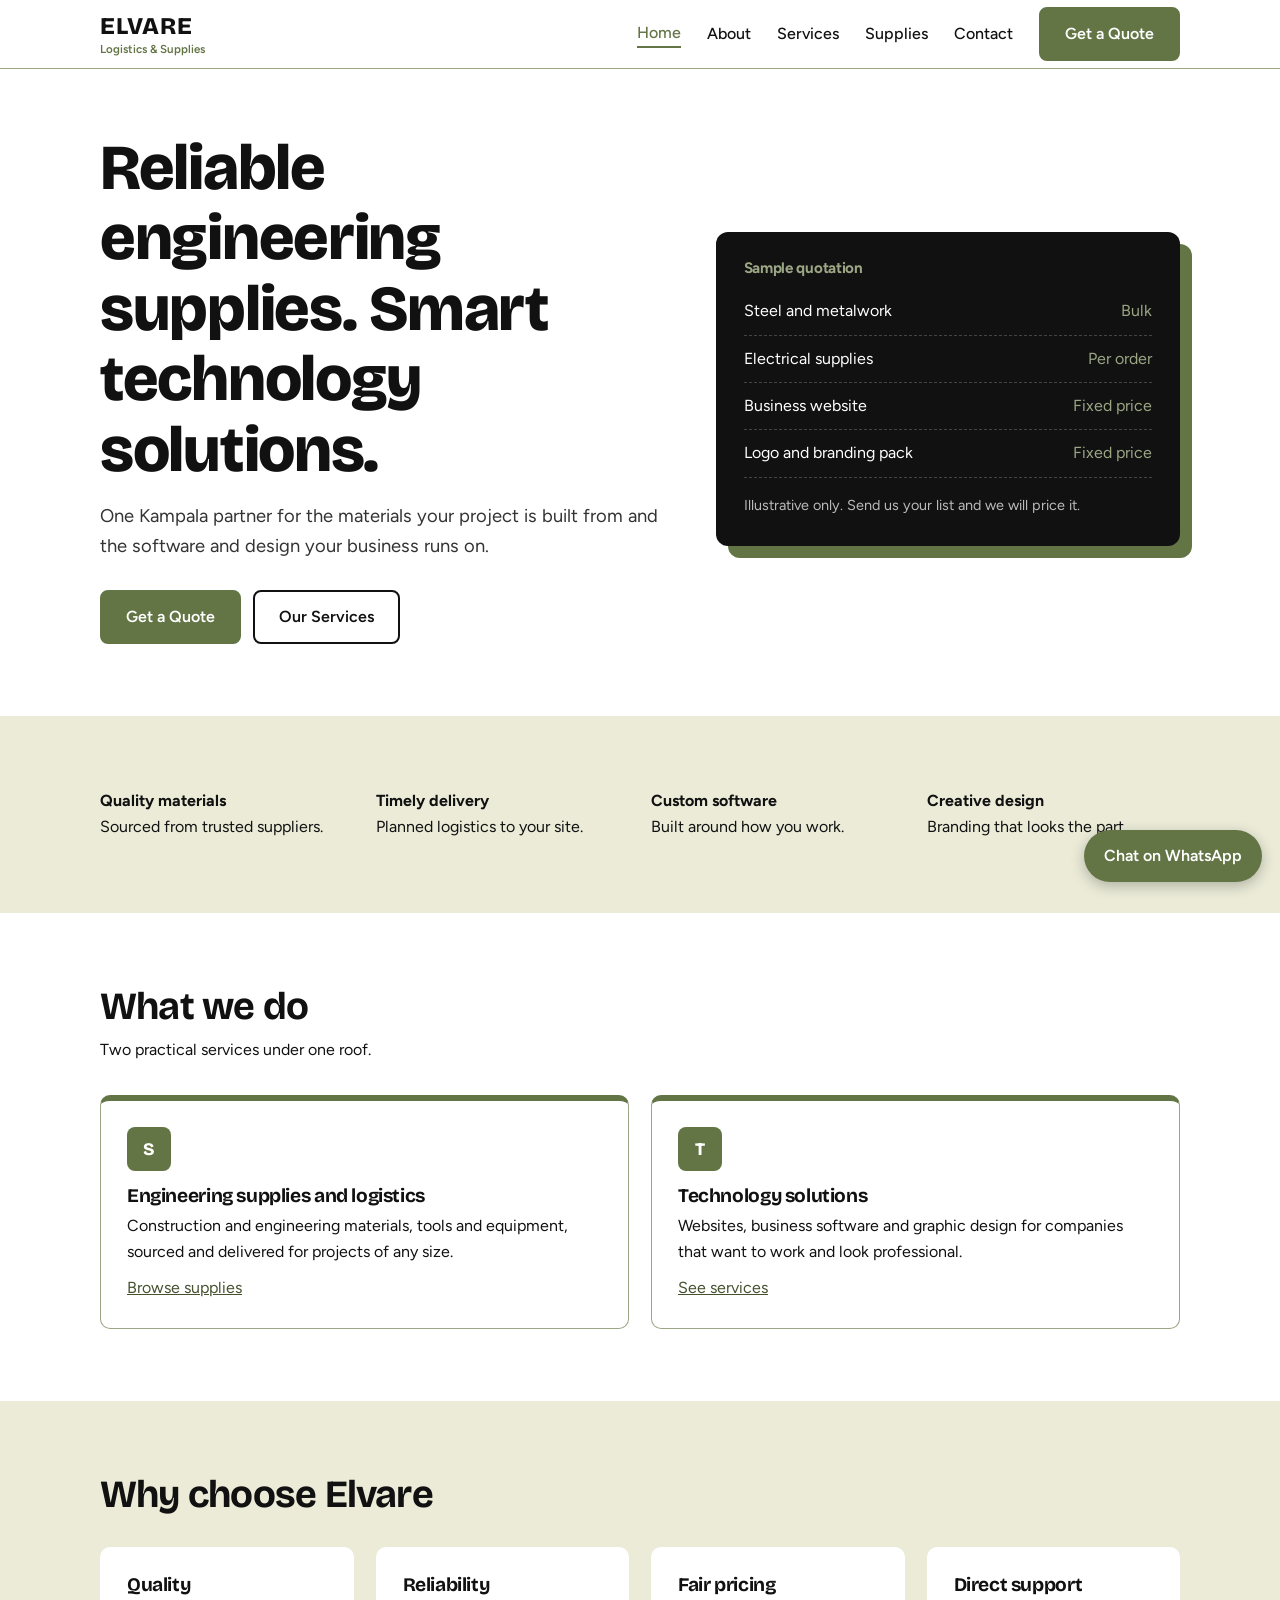
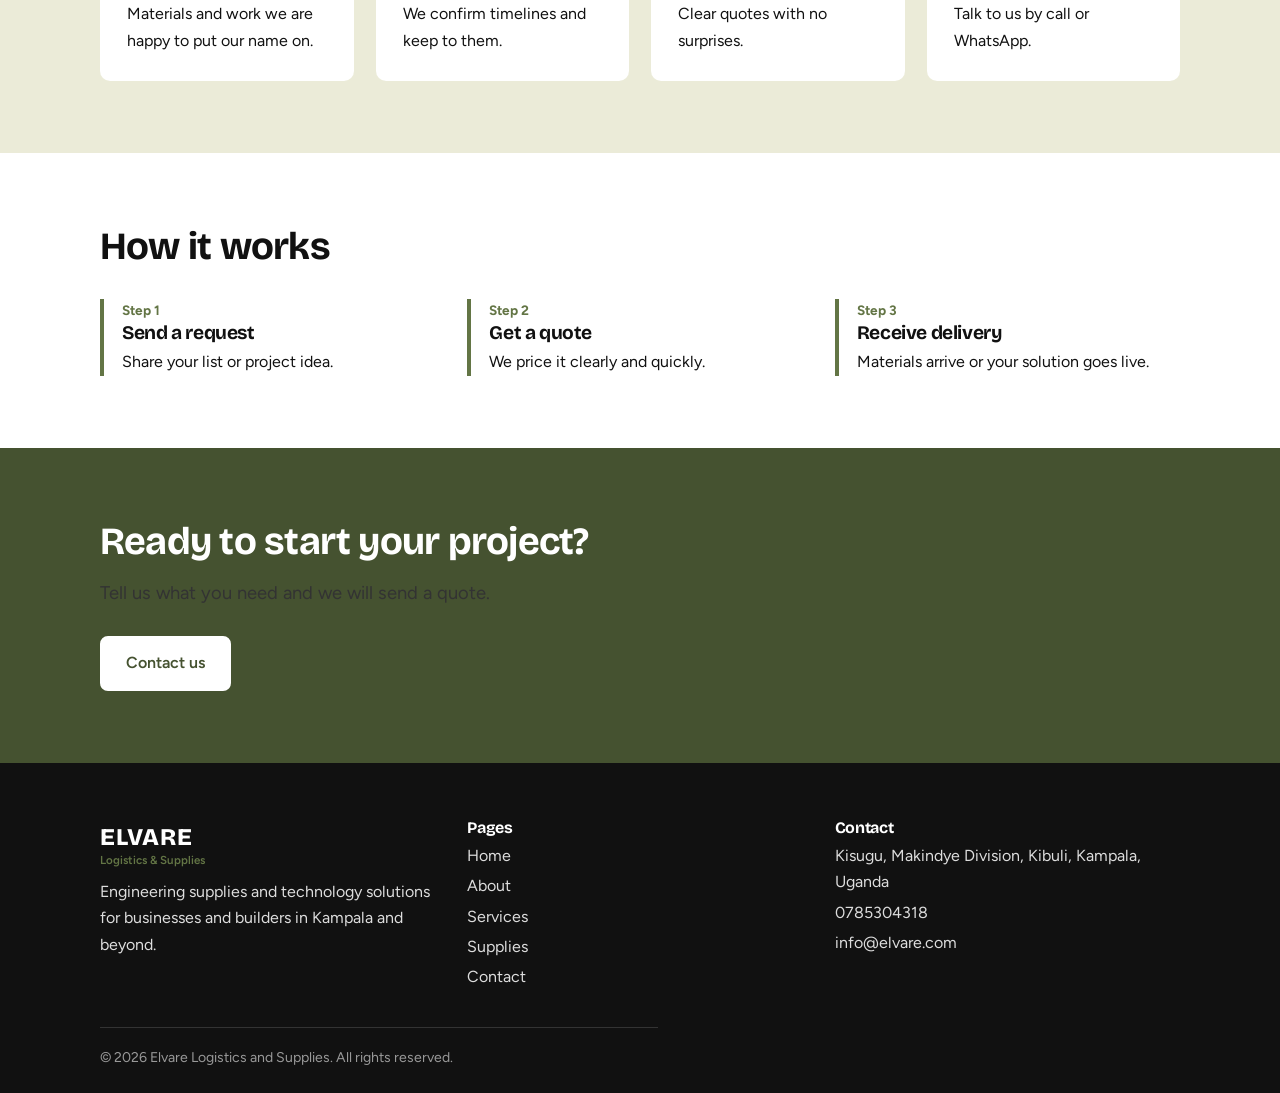
==== index.html @ 8b5a1ae0 "First commit" ====
<!DOCTYPE html><html lang="en"><head><meta charset="utf-8"><meta name="viewport" content="width=device-width,initial-scale=1">
<title>Engineering Supplies and Technology Solutions in Kampala | Elvare Logistics and Supplies</title><meta name="description" content="Elvare supplies engineering materials and builds software and graphics for businesses in Kampala, Uganda.">
<meta property="og:title" content="Engineering Supplies and Technology Solutions in Kampala | Elvare Logistics and Supplies"><meta property="og:description" content="Elvare supplies engineering materials and builds software and graphics for businesses in Kampala, Uganda."><meta property="og:type" content="website">
<link rel="icon" href="data:image/svg+xml,%3Csvg xmlns='http://www.w3.org/2000/svg' viewBox='0 0 32 32'%3E%3Crect width='32' height='32' rx='6' fill='%23637545'/%3E%3Ctext x='16' y='23' font-size='20' font-weight='800' text-anchor='middle' fill='white'%3EE%3C/text%3E%3C/svg%3E">
<link rel="preconnect" href="https://fonts.googleapis.com"><link href="https://fonts.googleapis.com/css2?family=Bricolage+Grotesque:wght@600;700;800&family=Figtree:wght@400;500;600&display=swap" rel="stylesheet">
<link rel="stylesheet" href="css/style.css"></head><body data-page="index.html"><main>
<section class="hero"><div class="wrap"><div><h1>Reliable engineering supplies. Smart technology solutions.</h1><p class="lead">One Kampala partner for the materials your project is built from and the software and design your business runs on.</p><div class="btns"><a class="btn" href="contact.html">Get a Quote</a><a class="btn out" href="services.html">Our Services</a></div></div>
<aside class="quote" aria-label="Sample quotation"><h3>Sample quotation</h3><div><span>Steel and metalwork</span><span>Bulk</span></div><div><span>Electrical supplies</span><span>Per order</span></div><div><span>Business website</span><span>Fixed price</span></div><div><span>Logo and branding pack</span><span>Fixed price</span></div><p>Illustrative only. Send us your list and we will price it.</p></aside></div></section>
<section class="cream"><div class="wrap"><div class="grid" style="margin-top:0"><div><b>Quality materials</b><p>Sourced from trusted suppliers.</p></div><div><b>Timely delivery</b><p>Planned logistics to your site.</p></div><div><b>Custom software</b><p>Built around how you work.</p></div><div><b>Creative design</b><p>Branding that looks the part.</p></div></div></div></section>
<section><div class="wrap"><h2>What we do</h2><p>Two practical services under one roof.</p><div class="grid two"><div class="card big"><div class="ic">S</div><h3>Engineering supplies and logistics</h3><p>Construction and engineering materials, tools and equipment, sourced and delivered for projects of any size.</p><p style="margin-top:10px"><a href="supplies.html">Browse supplies</a></p></div><div class="card big"><div class="ic">T</div><h3>Technology solutions</h3><p>Websites, business software and graphic design for companies that want to work and look professional.</p><p style="margin-top:10px"><a href="services.html">See services</a></p></div></div></div></section>
<section class="cream"><div class="wrap"><h2>Why choose Elvare</h2><div class="grid"><div class="card"><h3>Quality</h3><p>Materials and work we are happy to put our name on.</p></div><div class="card"><h3>Reliability</h3><p>We confirm timelines and keep to them.</p></div><div class="card"><h3>Fair pricing</h3><p>Clear quotes with no surprises.</p></div><div class="card"><h3>Direct support</h3><p>Talk to us by call or WhatsApp.</p></div></div></div></section>
<section><div class="wrap"><h2>How it works</h2><ol class="steps"><li><h3>Send a request</h3><p>Share your list or project idea.</p></li><li><h3>Get a quote</h3><p>We price it clearly and quickly.</p></li><li><h3>Receive delivery</h3><p>Materials arrive or your solution goes live.</p></li></ol></div></section>
<section class="dark"><div class="wrap"><h2>Ready to start your project?</h2><p class="lead">Tell us what you need and we will send a quote.</p><a class="btn wh" href="contact.html">Contact us</a></div></section>
</main><script src="js/main.js"></script></body></html>
---- css/style.css ----
:root{--cream:#EBEBD8;--g:#637545;--gd:#455230;--sage:#9BA685;--k:#111;--w:#fff}
*{box-sizing:border-box;margin:0;padding:0}
html{scroll-behavior:smooth}
body{font:16px/1.65 Figtree,system-ui,sans-serif;color:var(--k);background:var(--w)}
h1,h2,h3{font-family:'Bricolage Grotesque',Figtree,sans-serif;line-height:1.1;letter-spacing:-.02em}
h1{font-size:clamp(2.2rem,5.5vw,4rem);font-weight:800}
h2{font-size:clamp(1.6rem,3.2vw,2.4rem);font-weight:700;margin-bottom:.6rem}
h3{font-size:1.2rem;margin-bottom:.4rem}
a{color:var(--gd)}
p{max-width:62ch}
img{max-width:100%}
:focus-visible{outline:3px solid var(--g);outline-offset:2px}
.wrap{max-width:1120px;margin:0 auto;padding:0 20px}
section{padding:72px 0}
.cream{background:var(--cream)}.dark{background:var(--gd);color:#fff}.dark a{color:#fff}
.lead{font-size:1.15rem;color:#333;margin:16px 0 28px}
.btn{display:inline-block;padding:12px 24px;border-radius:8px;font-weight:600;text-decoration:none;border:2px solid var(--g);background:var(--g);color:#fff;cursor:pointer;font:inherit;font-weight:600;transition:background .2s}
.btn:hover{background:var(--gd);border-color:var(--gd)}
.btn.out{background:transparent;color:var(--k);border-color:var(--k)}
.btn.out:hover{background:var(--k);color:#fff}
.btn.wh{background:#fff;color:var(--gd);border-color:#fff}
.btn.wh:hover{background:var(--cream)}
header{position:sticky;top:0;z-index:20;background:#fff;border-bottom:1px solid var(--sage)}
.bar{display:flex;align-items:center;justify-content:space-between;height:68px}
.logo{text-decoration:none;color:var(--k);line-height:1}
.logo b{font:800 1.5rem 'Bricolage Grotesque',sans-serif;letter-spacing:.04em;display:block}
.logo small{color:var(--g);font-weight:600;font-size:.72rem}
nav{display:flex;align-items:center;gap:26px}
nav a{text-decoration:none;color:var(--k);font-weight:500}
nav a:hover,nav a.on{color:var(--g)}
nav a.on{border-bottom:2px solid var(--g)}
nav .btn{color:#fff;border-bottom:2px solid var(--g)}nav .btn:hover{color:#fff}
#tg{display:none;background:none;border:0;font-size:1.7rem;cursor:pointer}
.hero{padding:64px 0 72px}
.hero .wrap{display:grid;grid-template-columns:1.1fr .9fr;gap:48px;align-items:center}
.btns{display:flex;gap:12px;flex-wrap:wrap}
.quote{background:var(--k);color:#fff;border-radius:12px;padding:28px;box-shadow:12px 12px 0 var(--g)}
.quote h3{color:var(--sage);font-size:.95rem;font-family:Figtree,sans-serif;margin-bottom:12px}
.quote div{display:flex;justify-content:space-between;gap:12px;padding:10px 0;border-bottom:1px dashed #444}
.quote span:last-child{color:var(--sage)}
.quote p{margin-top:16px;font-size:.9rem;color:#bbb}
.grid{display:grid;gap:22px;grid-template-columns:repeat(auto-fit,minmax(240px,1fr));margin-top:32px}
.grid.two{grid-template-columns:repeat(auto-fit,minmax(320px,1fr))}
.card{background:#fff;border:1px solid var(--sage);border-radius:10px;padding:26px}
.cream .card{border-color:transparent}
.card .ic{width:44px;height:44px;border-radius:8px;background:var(--g);color:#fff;display:grid;place-items:center;font:800 1.1rem 'Bricolage Grotesque',sans-serif;margin-bottom:14px}
.card.big{border-top:6px solid var(--g)}
.card.blk{background:var(--k);color:#fff;border-color:var(--k)}.card.blk .ic{background:var(--sage);color:var(--k)}
.card ul{padding-left:18px;margin-top:10px}
.steps{counter-reset:s;display:grid;gap:22px;grid-template-columns:repeat(auto-fit,minmax(220px,1fr));margin-top:32px;list-style:none}
.steps li{counter-increment:s;border-left:4px solid var(--g);padding-left:18px}
.steps li::before{content:"Step " counter(s);display:block;color:var(--g);font-weight:700;font-size:.85rem}
.page-h{background:var(--cream);padding:56px 0}
.crumb{font-size:.9rem;color:#555;margin-bottom:10px}
.stats{display:grid;grid-template-columns:repeat(auto-fit,minmax(160px,1fr));gap:20px;margin-top:28px}
.stats b{display:block;font:800 2.4rem 'Bricolage Grotesque',sans-serif;color:var(--g)}
.filters{display:flex;gap:10px;flex-wrap:wrap;margin-top:20px}
.filters button{padding:8px 18px;border-radius:99px;border:1.5px solid var(--k);background:#fff;font:inherit;cursor:pointer}
.filters button.on{background:var(--k);color:#fff}
.cols{display:grid;grid-template-columns:1.2fr .8fr;gap:40px}
form label{display:block;font-weight:600;margin:14px 0 4px}
input,select,textarea{width:100%;padding:12px;border:1.5px solid var(--sage);border-radius:8px;font:inherit}
input:focus,select:focus,textarea:focus{border-color:var(--g)}
.err{color:#a3261f;font-size:.85rem;min-height:1.1em}
#ok{display:none;background:var(--cream);border-left:5px solid var(--g);padding:14px;margin-top:16px;border-radius:6px}
iframe{border:0;width:100%;height:260px;border-radius:10px;margin-top:20px}
footer{background:var(--k);color:#ddd;padding:56px 0 24px}
footer .grid{margin-top:0}
footer h3{color:#fff;font-size:1rem}
footer a{color:#ddd;display:block;text-decoration:none;margin:4px 0}footer a:hover{color:var(--sage)}
footer .logo{color:#fff}
.copy{border-top:1px solid #333;margin-top:32px;padding-top:18px;font-size:.88rem;color:#999}
.wa{position:fixed;right:18px;bottom:18px;z-index:30;background:var(--g);color:#fff;text-decoration:none;font-weight:600;padding:13px 20px;border-radius:99px;box-shadow:0 4px 14px rgba(0,0,0,.25)}
.wa:hover{background:var(--gd)}
@media(max-width:820px){
#tg{display:block}
nav{display:none;position:absolute;top:68px;left:0;right:0;background:#fff;flex-direction:column;align-items:flex-start;padding:18px 20px;border-bottom:1px solid var(--sage)}
nav.open{display:flex}
.hero .wrap,.cols{grid-template-columns:1fr}
section{padding:52px 0}}
@media(prefers-reduced-motion:no-preference){.hero .quote{animation:up .7s ease both}@keyframes up{from{opacity:0;transform:translateY(18px)}}}
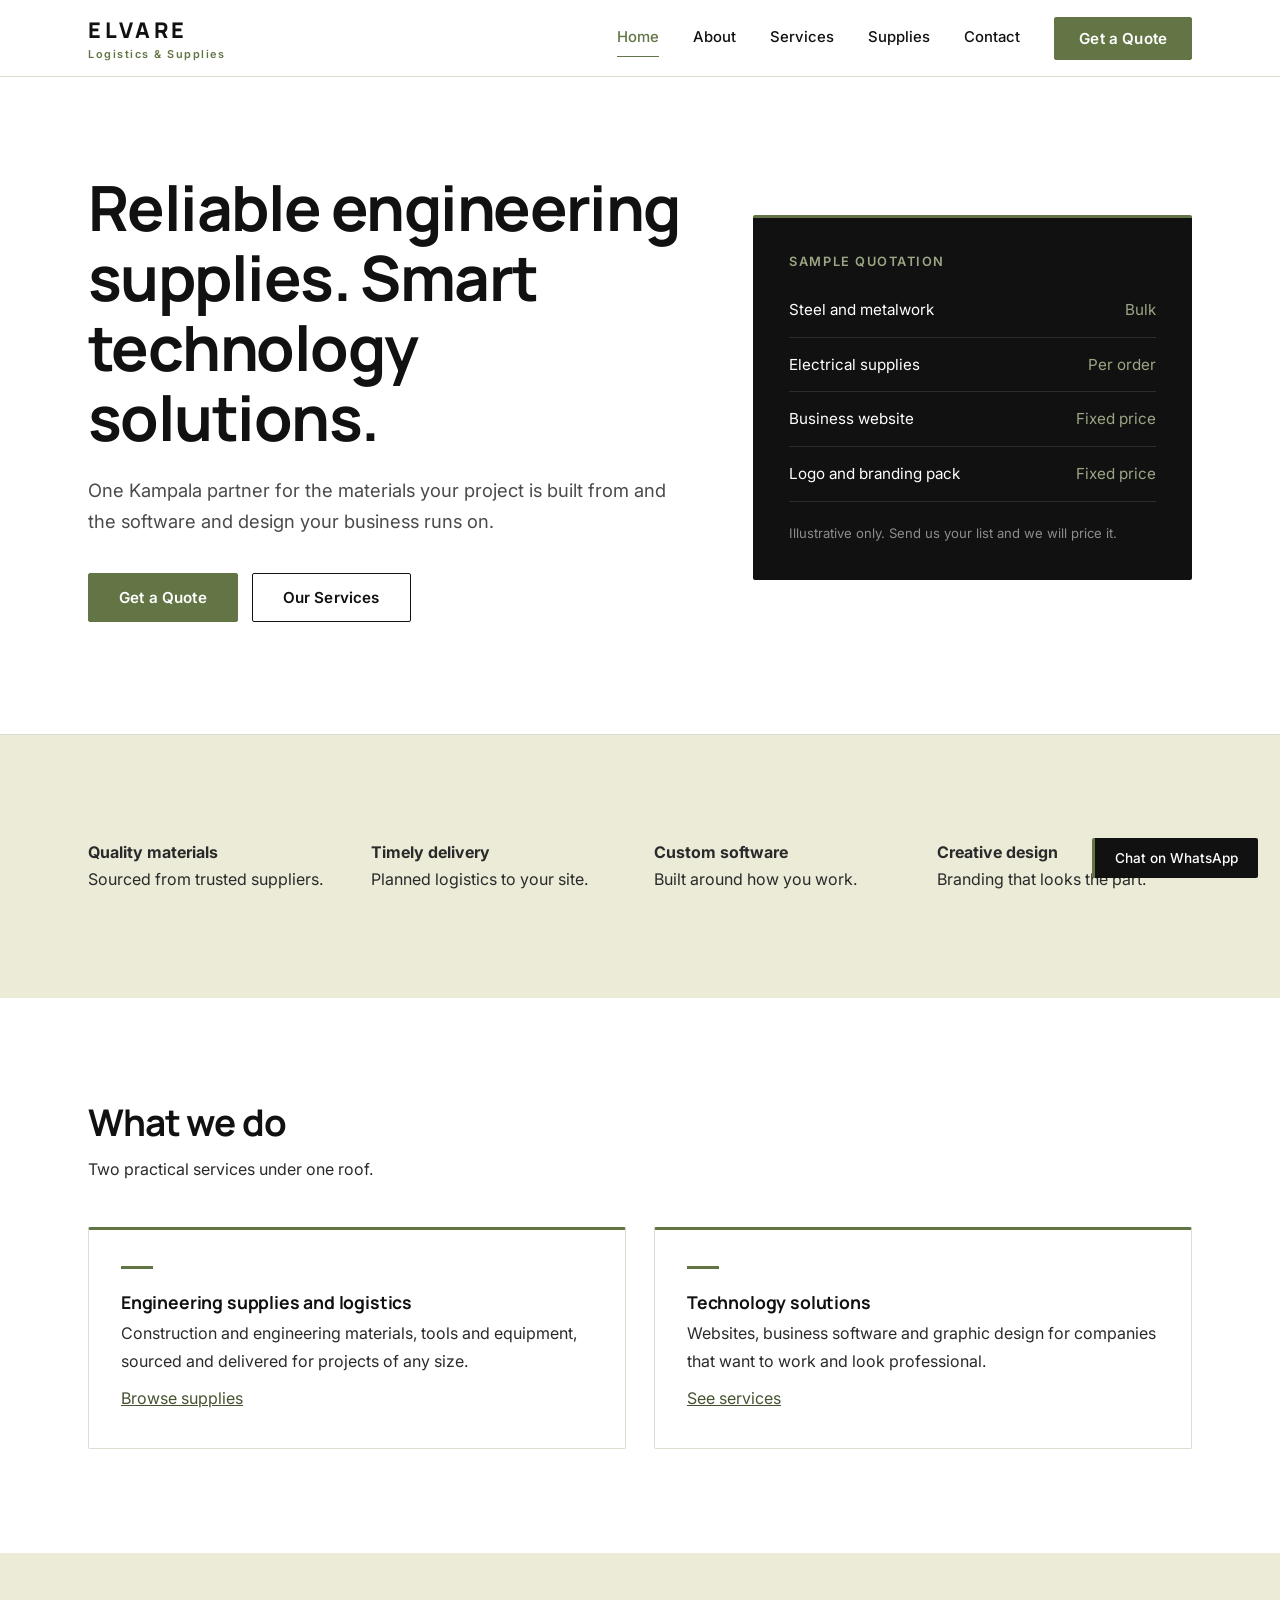
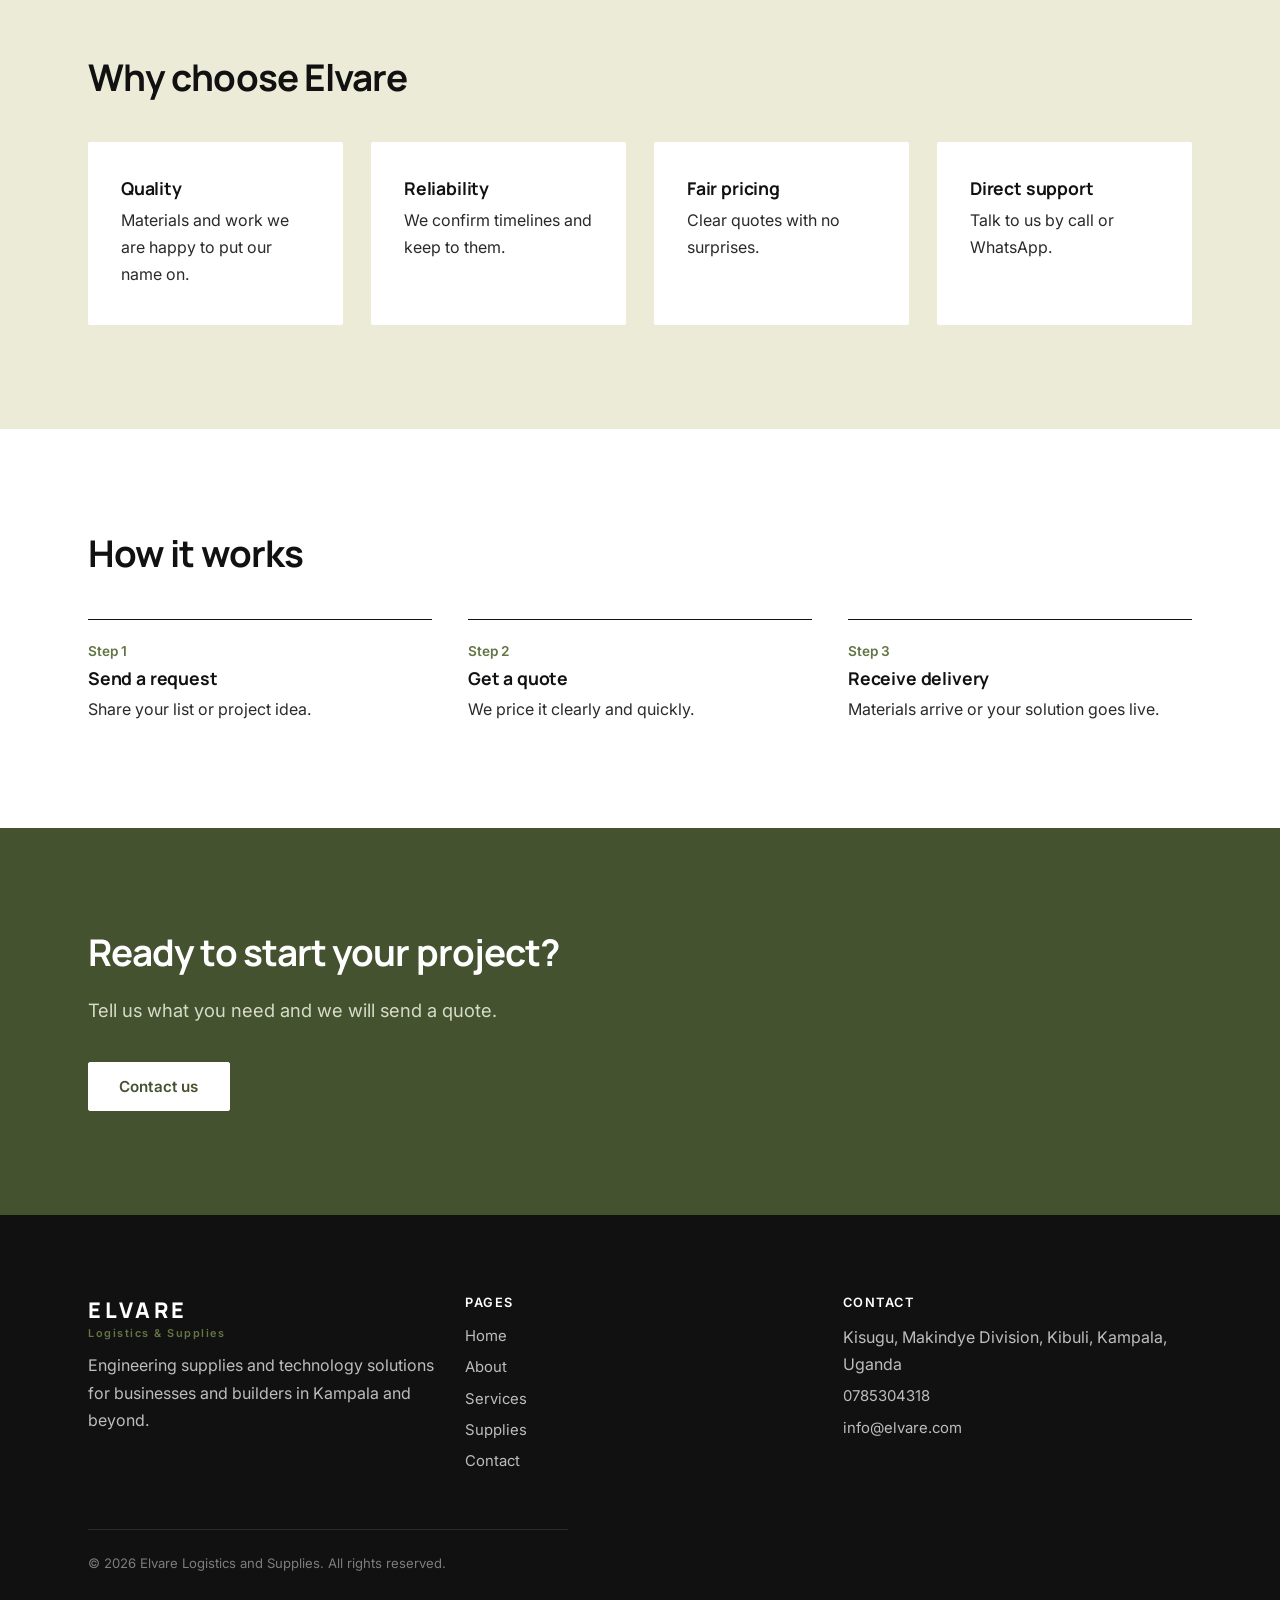
==== commit 7496debc: "changed look to prmium" ====
--- a/index.html
+++ b/index.html
@@ -2,7 +2,7 @@
 <title>Engineering Supplies and Technology Solutions in Kampala | Elvare Logistics and Supplies</title><meta name="description" content="Elvare supplies engineering materials and builds software and graphics for businesses in Kampala, Uganda.">
 <meta property="og:title" content="Engineering Supplies and Technology Solutions in Kampala | Elvare Logistics and Supplies"><meta property="og:description" content="Elvare supplies engineering materials and builds software and graphics for businesses in Kampala, Uganda."><meta property="og:type" content="website">
 <link rel="icon" href="data:image/svg+xml,%3Csvg xmlns='http://www.w3.org/2000/svg' viewBox='0 0 32 32'%3E%3Crect width='32' height='32' rx='6' fill='%23637545'/%3E%3Ctext x='16' y='23' font-size='20' font-weight='800' text-anchor='middle' fill='white'%3EE%3C/text%3E%3C/svg%3E">
-<link rel="preconnect" href="https://fonts.googleapis.com"><link href="https://fonts.googleapis.com/css2?family=Bricolage+Grotesque:wght@600;700;800&family=Figtree:wght@400;500;600&display=swap" rel="stylesheet">
+<link rel="preconnect" href="https://fonts.googleapis.com"><link href="https://fonts.googleapis.com/css2?family=Manrope:wght@500;600;700;800&family=Inter:wght@400;500;600&display=swap" rel="stylesheet">
 <link rel="stylesheet" href="css/style.css"></head><body data-page="index.html"><main>
 <section class="hero"><div class="wrap"><div><h1>Reliable engineering supplies. Smart technology solutions.</h1><p class="lead">One Kampala partner for the materials your project is built from and the software and design your business runs on.</p><div class="btns"><a class="btn" href="contact.html">Get a Quote</a><a class="btn out" href="services.html">Our Services</a></div></div>
 <aside class="quote" aria-label="Sample quotation"><h3>Sample quotation</h3><div><span>Steel and metalwork</span><span>Bulk</span></div><div><span>Electrical supplies</span><span>Per order</span></div><div><span>Business website</span><span>Fixed price</span></div><div><span>Logo and branding pack</span><span>Fixed price</span></div><p>Illustrative only. Send us your list and we will price it.</p></aside></div></section>
--- a/css/style.css
+++ b/css/style.css
@@ -1,81 +1,82 @@
-:root{--cream:#EBEBD8;--g:#637545;--gd:#455230;--sage:#9BA685;--k:#111;--w:#fff}
+:root{--cream:#EBEBD8;--g:#637545;--gd:#455230;--sage:#9BA685;--k:#111;--w:#fff;--line:#dcdccf;--hf:Manrope,Inter,system-ui,sans-serif}
 *{box-sizing:border-box;margin:0;padding:0}
 html{scroll-behavior:smooth}
-body{font:16px/1.65 Figtree,system-ui,sans-serif;color:var(--k);background:var(--w)}
-h1,h2,h3{font-family:'Bricolage Grotesque',Figtree,sans-serif;line-height:1.1;letter-spacing:-.02em}
-h1{font-size:clamp(2.2rem,5.5vw,4rem);font-weight:800}
-h2{font-size:clamp(1.6rem,3.2vw,2.4rem);font-weight:700;margin-bottom:.6rem}
-h3{font-size:1.2rem;margin-bottom:.4rem}
+body{font:400 16px/1.7 Inter,system-ui,sans-serif;color:#2a2a2a;background:var(--w);-webkit-font-smoothing:antialiased}
+h1,h2,h3{font-family:var(--hf);color:var(--k);line-height:1.12;letter-spacing:-.025em}
+h1{font-size:clamp(2.4rem,5vw,3.9rem);font-weight:700}
+h2{font-size:clamp(1.7rem,3vw,2.3rem);font-weight:700;margin-bottom:.8rem}
+h3{font-size:1.1rem;font-weight:700;margin-bottom:.5rem;letter-spacing:-.01em}
 a{color:var(--gd)}
-p{max-width:62ch}
+p{max-width:60ch}
 img{max-width:100%}
-:focus-visible{outline:3px solid var(--g);outline-offset:2px}
-.wrap{max-width:1120px;margin:0 auto;padding:0 20px}
-section{padding:72px 0}
-.cream{background:var(--cream)}.dark{background:var(--gd);color:#fff}.dark a{color:#fff}
-.lead{font-size:1.15rem;color:#333;margin:16px 0 28px}
-.btn{display:inline-block;padding:12px 24px;border-radius:8px;font-weight:600;text-decoration:none;border:2px solid var(--g);background:var(--g);color:#fff;cursor:pointer;font:inherit;font-weight:600;transition:background .2s}
+:focus-visible{outline:2px solid var(--g);outline-offset:3px}
+.wrap{max-width:1160px;margin:0 auto;padding:0 28px}
+section{padding:104px 0}
+.cream{background:var(--cream)}
+.dark{background:var(--gd);color:#e8ecdf}.dark h2{color:#fff}.dark a{color:#fff}
+.lead{font-size:1.15rem;color:#4a4a4a;margin:22px 0 36px;line-height:1.7}
+.dark .lead{color:#d6dcc8}
+.btn{display:inline-block;padding:14px 30px;border-radius:2px;font:600 .95rem Inter,sans-serif;letter-spacing:.01em;text-decoration:none;border:1px solid var(--g);background:var(--g);color:#fff;cursor:pointer;transition:background .2s,color .2s}
 .btn:hover{background:var(--gd);border-color:var(--gd)}
 .btn.out{background:transparent;color:var(--k);border-color:var(--k)}
 .btn.out:hover{background:var(--k);color:#fff}
 .btn.wh{background:#fff;color:var(--gd);border-color:#fff}
 .btn.wh:hover{background:var(--cream)}
-header{position:sticky;top:0;z-index:20;background:#fff;border-bottom:1px solid var(--sage)}
-.bar{display:flex;align-items:center;justify-content:space-between;height:68px}
-.logo{text-decoration:none;color:var(--k);line-height:1}
-.logo b{font:800 1.5rem 'Bricolage Grotesque',sans-serif;letter-spacing:.04em;display:block}
-.logo small{color:var(--g);font-weight:600;font-size:.72rem}
-nav{display:flex;align-items:center;gap:26px}
-nav a{text-decoration:none;color:var(--k);font-weight:500}
-nav a:hover,nav a.on{color:var(--g)}
-nav a.on{border-bottom:2px solid var(--g)}
-nav .btn{color:#fff;border-bottom:2px solid var(--g)}nav .btn:hover{color:#fff}
-#tg{display:none;background:none;border:0;font-size:1.7rem;cursor:pointer}
-.hero{padding:64px 0 72px}
-.hero .wrap{display:grid;grid-template-columns:1.1fr .9fr;gap:48px;align-items:center}
-.btns{display:flex;gap:12px;flex-wrap:wrap}
-.quote{background:var(--k);color:#fff;border-radius:12px;padding:28px;box-shadow:12px 12px 0 var(--g)}
-.quote h3{color:var(--sage);font-size:.95rem;font-family:Figtree,sans-serif;margin-bottom:12px}
-.quote div{display:flex;justify-content:space-between;gap:12px;padding:10px 0;border-bottom:1px dashed #444}
+header{position:sticky;top:0;z-index:20;background:rgba(255,255,255,.96);border-bottom:1px solid var(--line);backdrop-filter:blur(6px)}
+.bar{display:flex;align-items:center;justify-content:space-between;height:76px}
+.logo{text-decoration:none;color:var(--k);line-height:1.1}
+.logo b{font:800 1.35rem var(--hf);letter-spacing:.18em;display:block}
+.logo small{color:var(--g);font-weight:600;font-size:.68rem;letter-spacing:.14em}
+nav{display:flex;align-items:center;gap:34px}
+nav a{text-decoration:none;color:var(--k);font-weight:500;font-size:.93rem;padding:6px 0;border-bottom:1px solid transparent}
+nav a:hover,nav a.on{color:var(--g);border-bottom-color:var(--g)}
+nav .btn{color:#fff;padding:11px 24px;border:1px solid var(--g)}nav .btn:hover{color:#fff;border-color:var(--gd)}
+#tg{display:none;background:none;border:0;font-size:1.6rem;cursor:pointer}
+.hero{padding:96px 0 112px;border-bottom:1px solid var(--line)}
+.hero .wrap{display:grid;grid-template-columns:1.15fr .85fr;gap:72px;align-items:center}
+.btns{display:flex;gap:14px;flex-wrap:wrap}
+.quote{background:var(--k);color:#fff;border-radius:2px;padding:36px;border-top:3px solid var(--g)}
+.quote h3{color:var(--sage);font:600 .8rem Inter,sans-serif;letter-spacing:.12em;text-transform:uppercase;margin-bottom:14px}
+.quote div{display:flex;justify-content:space-between;gap:12px;padding:14px 0;border-bottom:1px solid #2c2c2c;font-size:.95rem}
 .quote span:last-child{color:var(--sage)}
-.quote p{margin-top:16px;font-size:.9rem;color:#bbb}
-.grid{display:grid;gap:22px;grid-template-columns:repeat(auto-fit,minmax(240px,1fr));margin-top:32px}
-.grid.two{grid-template-columns:repeat(auto-fit,minmax(320px,1fr))}
-.card{background:#fff;border:1px solid var(--sage);border-radius:10px;padding:26px}
+.quote p{margin-top:20px;font-size:.82rem;color:#8d8d8d}
+.grid{display:grid;gap:28px;grid-template-columns:repeat(auto-fit,minmax(250px,1fr));margin-top:44px}
+.grid.two{grid-template-columns:repeat(auto-fit,minmax(340px,1fr))}
+.card{background:#fff;border:1px solid var(--line);border-radius:2px;padding:36px 32px}
 .cream .card{border-color:transparent}
-.card .ic{width:44px;height:44px;border-radius:8px;background:var(--g);color:#fff;display:grid;place-items:center;font:800 1.1rem 'Bricolage Grotesque',sans-serif;margin-bottom:14px}
-.card.big{border-top:6px solid var(--g)}
-.card.blk{background:var(--k);color:#fff;border-color:var(--k)}.card.blk .ic{background:var(--sage);color:var(--k)}
-.card ul{padding-left:18px;margin-top:10px}
-.steps{counter-reset:s;display:grid;gap:22px;grid-template-columns:repeat(auto-fit,minmax(220px,1fr));margin-top:32px;list-style:none}
-.steps li{counter-increment:s;border-left:4px solid var(--g);padding-left:18px}
-.steps li::before{content:"Step " counter(s);display:block;color:var(--g);font-weight:700;font-size:.85rem}
-.page-h{background:var(--cream);padding:56px 0}
-.crumb{font-size:.9rem;color:#555;margin-bottom:10px}
-.stats{display:grid;grid-template-columns:repeat(auto-fit,minmax(160px,1fr));gap:20px;margin-top:28px}
-.stats b{display:block;font:800 2.4rem 'Bricolage Grotesque',sans-serif;color:var(--g)}
-.filters{display:flex;gap:10px;flex-wrap:wrap;margin-top:20px}
-.filters button{padding:8px 18px;border-radius:99px;border:1.5px solid var(--k);background:#fff;font:inherit;cursor:pointer}
-.filters button.on{background:var(--k);color:#fff}
-.cols{display:grid;grid-template-columns:1.2fr .8fr;gap:40px}
-form label{display:block;font-weight:600;margin:14px 0 4px}
-input,select,textarea{width:100%;padding:12px;border:1.5px solid var(--sage);border-radius:8px;font:inherit}
-input:focus,select:focus,textarea:focus{border-color:var(--g)}
-.err{color:#a3261f;font-size:.85rem;min-height:1.1em}
-#ok{display:none;background:var(--cream);border-left:5px solid var(--g);padding:14px;margin-top:16px;border-radius:6px}
-iframe{border:0;width:100%;height:260px;border-radius:10px;margin-top:20px}
-footer{background:var(--k);color:#ddd;padding:56px 0 24px}
+.card .ic{font-size:0;width:32px;height:3px;background:var(--g);margin-bottom:24px}
+.card.big{border-top:3px solid var(--g)}
+.card.blk{background:var(--k);color:#cfcfcf;border-color:var(--k)}.card.blk h3{color:#fff}
+.steps{display:grid;gap:36px;grid-template-columns:repeat(auto-fit,minmax(220px,1fr));margin-top:44px;list-style:none;counter-reset:s}
+.steps li{counter-increment:s;border-top:1px solid var(--k);padding-top:20px}
+.steps li::before{content:"Step " counter(s);display:block;color:var(--g);font-weight:600;font-size:.85rem;margin-bottom:6px}
+.page-h{background:var(--cream);padding:80px 0 72px}
+.crumb{font-size:.85rem;color:#666;margin-bottom:16px}
+.stats{display:grid;grid-template-columns:repeat(auto-fit,minmax(170px,1fr));gap:28px;margin-top:40px}
+.stats b{display:block;font:700 2.6rem var(--hf);color:var(--g);letter-spacing:-.03em}
+.filters{display:flex;gap:10px;flex-wrap:wrap;margin-top:28px}
+.filters button{padding:9px 20px;border-radius:2px;border:1px solid var(--k);background:#fff;font:500 .88rem Inter,sans-serif;cursor:pointer}
+.filters button.on,.filters button:hover{background:var(--k);color:#fff}
+.cols{display:grid;grid-template-columns:1.2fr .8fr;gap:72px}
+form label{display:block;font-weight:600;font-size:.88rem;margin:18px 0 6px;color:var(--k)}
+input,select,textarea{width:100%;padding:13px 14px;border:1px solid #c9c9bd;border-radius:2px;font:inherit;background:#fff}
+input:focus,select:focus,textarea:focus{border-color:var(--g);outline:none;box-shadow:0 0 0 3px rgba(99,117,69,.15)}
+.err{color:#a3261f;font-size:.82rem;min-height:1.1em}
+#ok{display:none;background:var(--cream);border-left:3px solid var(--g);padding:16px;margin-top:18px}
+iframe{border:0;width:100%;height:260px;margin-top:28px;filter:grayscale(.4)}
+footer{background:var(--k);color:#bdbdbd;padding:80px 0 28px}
 footer .grid{margin-top:0}
-footer h3{color:#fff;font-size:1rem}
-footer a{color:#ddd;display:block;text-decoration:none;margin:4px 0}footer a:hover{color:var(--sage)}
-footer .logo{color:#fff}
-.copy{border-top:1px solid #333;margin-top:32px;padding-top:18px;font-size:.88rem;color:#999}
-.wa{position:fixed;right:18px;bottom:18px;z-index:30;background:var(--g);color:#fff;text-decoration:none;font-weight:600;padding:13px 20px;border-radius:99px;box-shadow:0 4px 14px rgba(0,0,0,.25)}
+footer h3{color:#fff;font:600 .8rem Inter,sans-serif;letter-spacing:.12em;text-transform:uppercase;margin-bottom:14px}
+footer a{color:#bdbdbd;display:block;text-decoration:none;margin:6px 0;font-size:.93rem}footer a:hover{color:var(--sage)}
+footer .logo{color:#fff;margin:0}footer .logo b{color:#fff}
+.copy{border-top:1px solid #2c2c2c;margin-top:48px;padding-top:22px;font-size:.82rem;color:#7d7d7d}
+.wa{position:fixed;right:22px;bottom:22px;z-index:30;background:var(--k);color:#fff;text-decoration:none;font:500 .85rem Inter,sans-serif;padding:12px 20px;border-radius:2px;border-left:3px solid var(--g)}
 .wa:hover{background:var(--gd)}
 @media(max-width:820px){
 #tg{display:block}
-nav{display:none;position:absolute;top:68px;left:0;right:0;background:#fff;flex-direction:column;align-items:flex-start;padding:18px 20px;border-bottom:1px solid var(--sage)}
+nav{display:none;position:absolute;top:76px;left:0;right:0;background:#fff;flex-direction:column;align-items:flex-start;gap:18px;padding:24px 28px;border-bottom:1px solid var(--line)}
 nav.open{display:flex}
-.hero .wrap,.cols{grid-template-columns:1fr}
-section{padding:52px 0}}
-@media(prefers-reduced-motion:no-preference){.hero .quote{animation:up .7s ease both}@keyframes up{from{opacity:0;transform:translateY(18px)}}}
+.hero .wrap,.cols{grid-template-columns:1fr;gap:48px}
+.hero{padding:64px 0 72px}
+section{padding:72px 0}}
+@media(prefers-reduced-motion:no-preference){.hero h1{animation:f .8s ease both}@keyframes f{from{opacity:0;transform:translateY(10px)}}}
